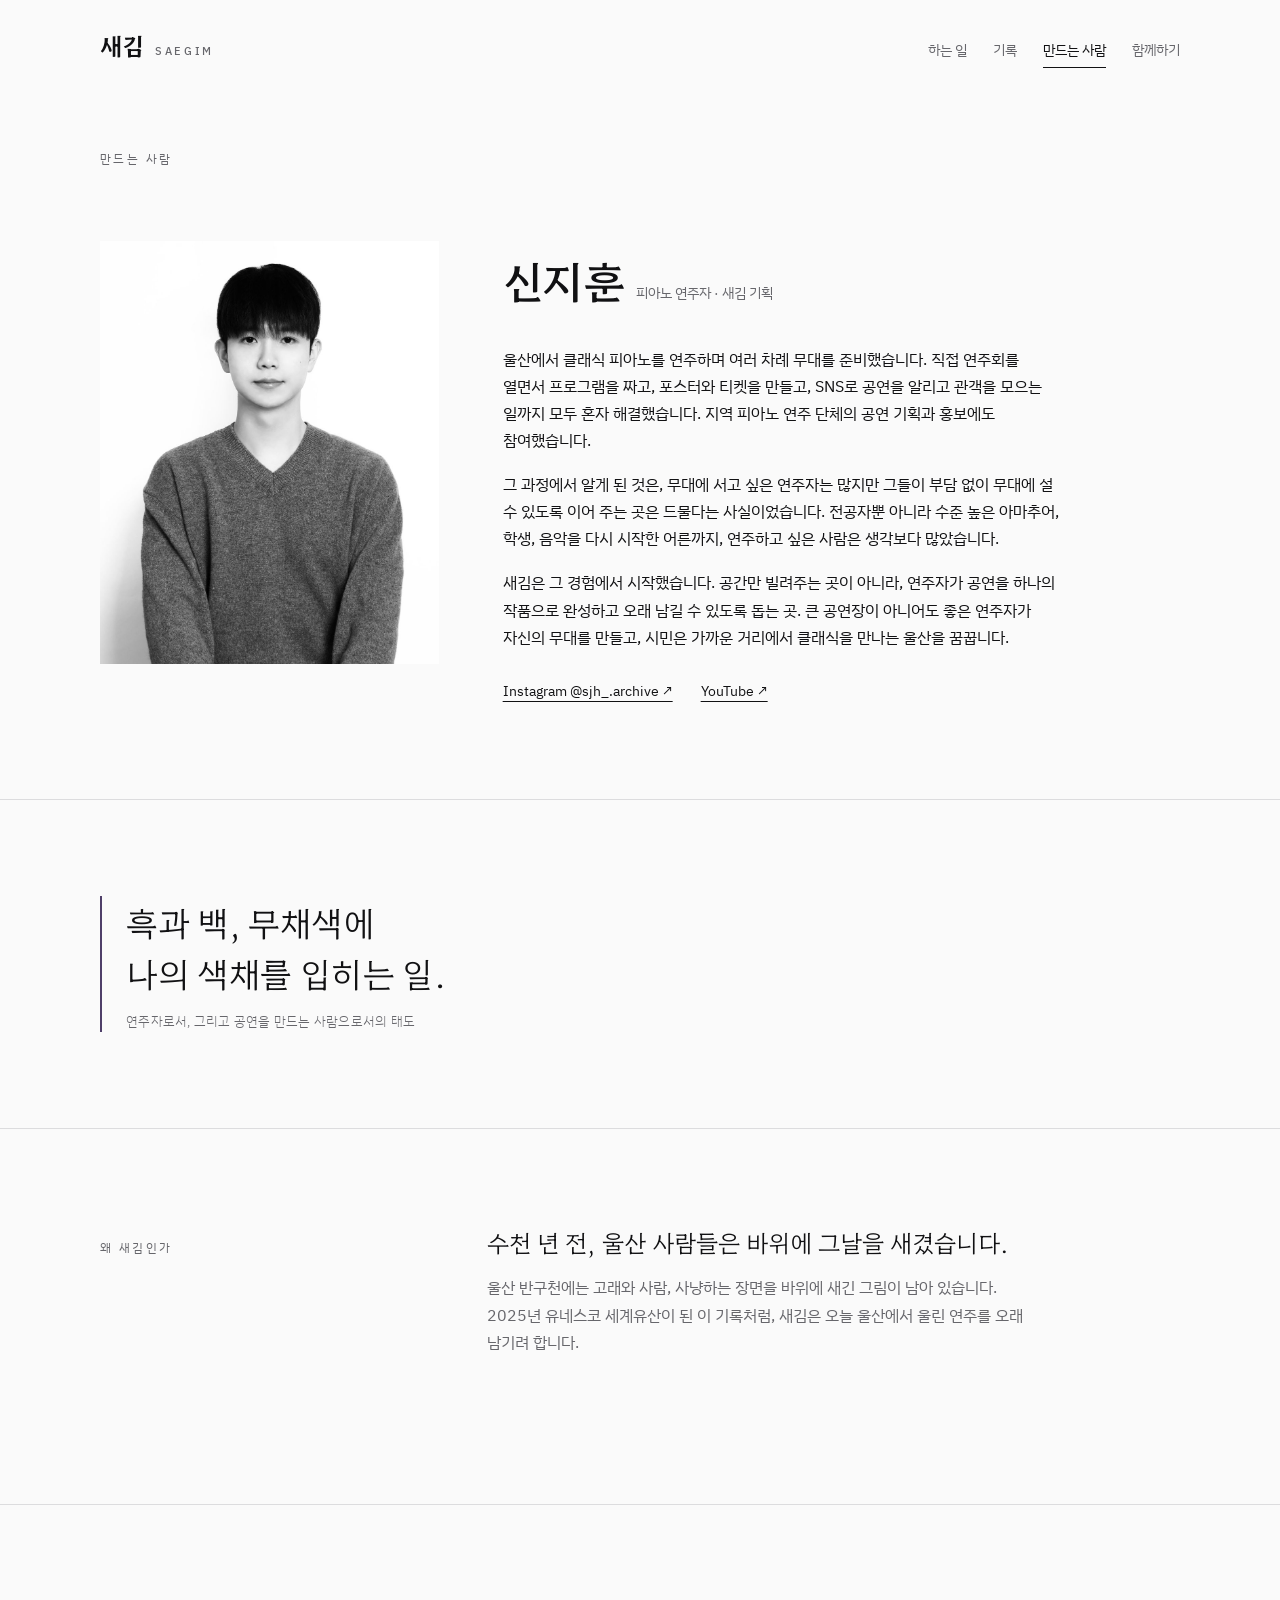
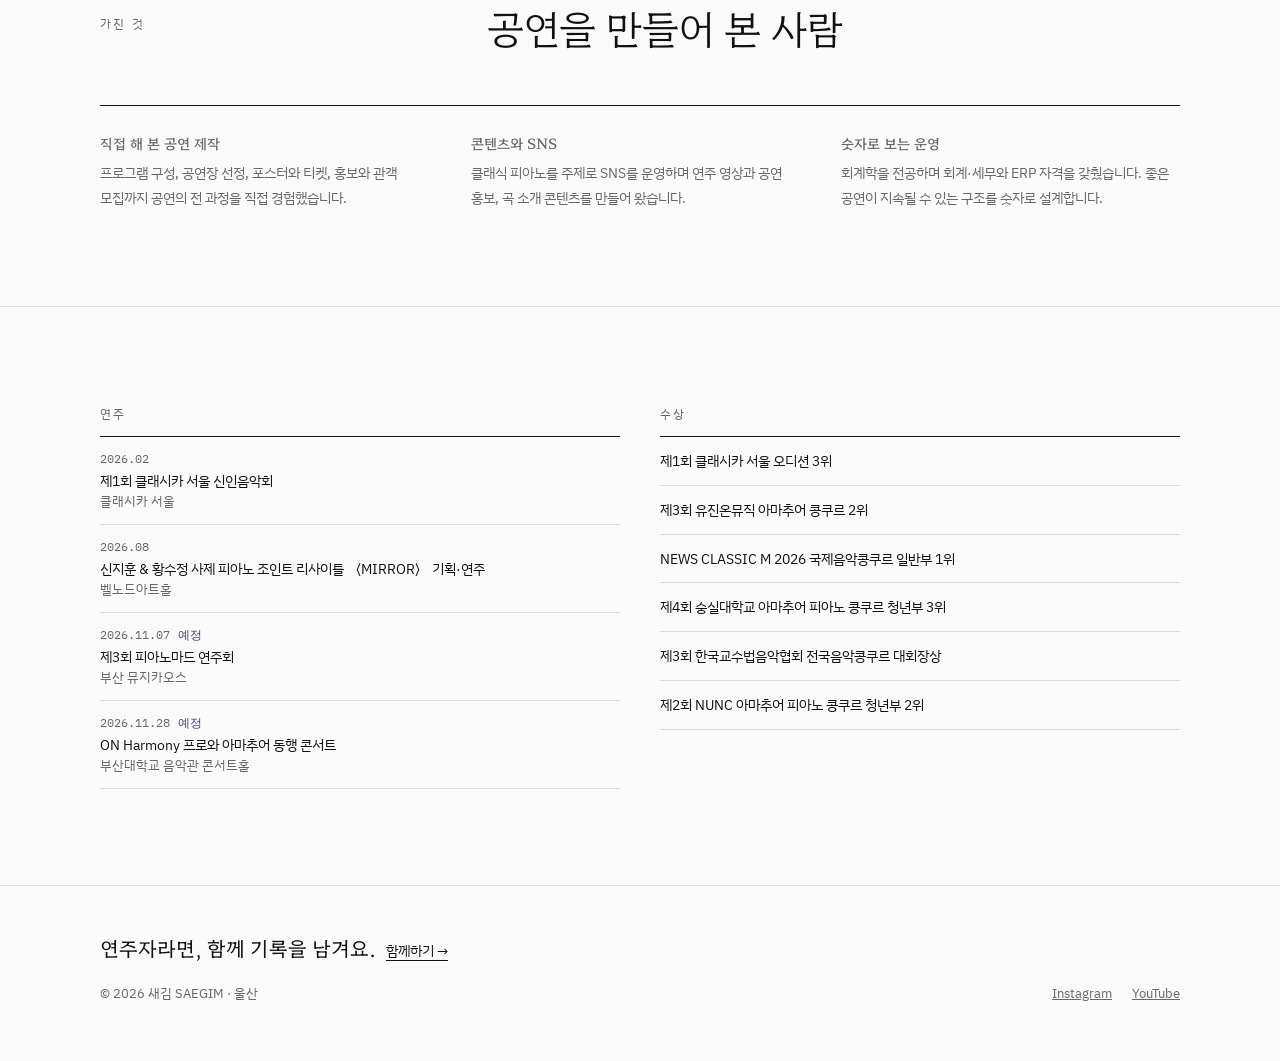
==== about.html @ 1ca5a5d0 "홈페이지를 여섯 페이지로 나누기 - 하는 일, 기록, 만드는 사람, 함께하기를 각각의 페이지로 분리 - 기록 No. 000 〈MIRROR〉 상세 페이지 추가 (소개, 프로그램, 기" ====
<!doctype html>
<html lang="ko">
<head>
<meta charset="utf-8">
<meta name="viewport" content="width=device-width, initial-scale=1, viewport-fit=cover">
<title>만드는 사람 · 새김</title>
<meta name="description" content="피아노 연주자 신지훈. 무대에 서고, 공연을 직접 만들어 온 경험에서 새김을 시작했습니다.">
<meta property="og:type" content="website">
<meta property="og:site_name" content="새김 SAEGIM">
<meta property="og:title" content="만드는 사람 · 새김">
<meta property="og:description" content="피아노 연주자 신지훈. 무대에 서고, 공연을 직접 만들어 온 경험에서 새김을 시작했습니다.">
<meta property="og:image" content="https://chromatic01.github.io/saegim/img/portrait.jpg">
<meta property="og:url" content="https://chromatic01.github.io/saegim/about.html">
<meta name="theme-color" content="#fafafa">
<link rel="icon" href="data:image/svg+xml,%3Csvg xmlns='http://www.w3.org/2000/svg' viewBox='0 0 64 64'%3E%3Crect width='64' height='64' fill='%23111113'/%3E%3Crect x='40' y='40' width='12' height='12' fill='%234f3f69'/%3E%3C/svg%3E">
<link rel="preconnect" href="https://fonts.googleapis.com">
<link rel="preconnect" href="https://fonts.gstatic.com" crossorigin>
<link rel="stylesheet" href="https://fonts.googleapis.com/css2?family=Hahmlet:wght@300;500;600&family=IBM+Plex+Mono:wght@400;500&family=IBM+Plex+Sans+KR:wght@400;500;600&display=swap">
<link rel="stylesheet" href="assets/style.css">
</head>
<body>
<header class="head">
  <div class="wrap">
    <a class="mark" href="index.html">새김 <small>SAEGIM</small></a>
    <nav class="nav" aria-label="메뉴"><a href="work.html">하는 일</a><a href="archive.html">기록</a><a href="about.html" aria-current="page">만드는 사람</a><a href="join.html">함께하기</a></nav>
  </div>
</header>
<main>

<section class="page-head">
  <div class="wrap"><p class="eyebrow">만드는 사람</p></div>
</section>
<section style="padding-bottom:96px">
  <div class="wrap founder">
    <img src="img/portrait.jpg" alt="신지훈 흑백 프로필 사진" width="1000" height="1249">
    <div>
      <h1 class="name">신지훈<small>피아노 연주자 · 새김 기획</small></h1>
      <div class="prose" style="margin-top:28px">
        <p>울산에서 클래식 피아노를 연주하며 여러 차례 무대를 준비했습니다. 직접 연주회를 열면서 프로그램을 짜고, 포스터와 티켓을 만들고, SNS로 공연을 알리고 관객을 모으는 일까지 모두 혼자 해결했습니다. 지역 피아노 연주 단체의 공연 기획과 홍보에도 참여했습니다.</p>
        <p>그 과정에서 알게 된 것은, 무대에 서고 싶은 연주자는 많지만 그들이 부담 없이 무대에 설 수 있도록 이어 주는 곳은 드물다는 사실이었습니다. 전공자뿐 아니라 수준 높은 아마추어, 학생, 음악을 다시 시작한 어른까지, 연주하고 싶은 사람은 생각보다 많았습니다.</p>
        <p>새김은 그 경험에서 시작했습니다. 공간만 빌려주는 곳이 아니라, 연주자가 공연을 하나의 작품으로 완성하고 오래 남길 수 있도록 돕는 곳. 큰 공연장이 아니어도 좋은 연주자가 자신의 무대를 만들고, 시민은 가까운 거리에서 클래식을 만나는 울산을 꿈꿉니다.</p>
      </div>
      <div class="links"><a class="link" href="https://www.instagram.com/sjh_.archive/" target="_blank" rel="noopener">Instagram @sjh_.archive ↗</a><a class="link" href="https://www.youtube.com/channel/UCacmF7i-XSiqGQyUx3JiGMw" target="_blank" rel="noopener">YouTube ↗</a></div>
    </div>
  </div>
</section>

<section class="sec">
  <div class="wrap">
    <blockquote class="quote">흑과 백, 무채색에<br>나의 색채를 입히는 일.<cite>연주자로서, 그리고 공연을 만드는 사람으로서의 태도</cite></blockquote>
  </div>
</section>

<section class="sec">
  <div class="wrap">
    <div class="sec-head"><p class="side">왜 새김인가</p>
      <div class="prose">
        <p class="h3" style="font-weight:300;font-size:24px">수천 년 전, 울산 사람들은 바위에 그날을 새겼습니다.</p>
        <p class="muted" style="margin-top:16px">울산 반구천에는 고래와 사람, 사냥하는 장면을 바위에 새긴 그림이 남아 있습니다. 2025년 유네스코 세계유산이 된 이 기록처럼, 새김은 오늘 울산에서 울린 연주를 오래 남기려 합니다.</p>
      </div>
    </div>
  </div>
</section>

<section class="sec">
  <div class="wrap">
    <div class="sec-head"><p class="side">가진 것</p><h2 class="h2">공연을 만들어 본 사람</h2></div>
    <ul class="strengths">
      <li><p class="h3">직접 해 본 공연 제작</p><p>프로그램 구성, 공연장 선정, 포스터와 티켓, 홍보와 관객 모집까지 공연의 전 과정을 직접 경험했습니다.</p></li>
      <li><p class="h3">콘텐츠와 SNS</p><p>클래식 피아노를 주제로 SNS를 운영하며 연주 영상과 공연 홍보, 곡 소개 콘텐츠를 만들어 왔습니다.</p></li>
      <li><p class="h3">숫자로 보는 운영</p><p>회계학을 전공하며 회계·세무와 ERP 자격을 갖췄습니다. 좋은 공연이 지속될 수 있는 구조를 숫자로 설계합니다.</p></li>
    </ul>
  </div>
</section>

<section class="sec">
  <div class="wrap">
    <div class="cv">
      <div>
        <h3>연주</h3>
        <ul>
          <li><span class="d">2026.02</span>제1회 클래시카 서울 신인음악회<span class="s">클래시카 서울</span></li>
          <li><span class="d">2026.08</span>신지훈 &amp; 황수정 사제 피아노 조인트 리사이틀 〈MIRROR〉 기획·연주<span class="s">벨노드아트홀</span></li>
          <li><span class="d">2026.11.07<span class="soon">예정</span></span>제3회 피아노마드 연주회<span class="s">부산 뮤지카오스</span></li>
          <li><span class="d">2026.11.28<span class="soon">예정</span></span>ON Harmony 프로와 아마추어 동행 콘서트<span class="s">부산대학교 음악관 콘서트홀</span></li>
        </ul>
      </div>
      <div>
        <h3>수상</h3>
        <ul>
          <li>제1회 클래시카 서울 오디션 3위</li>
          <li>제3회 유진온뮤직 아마추어 콩쿠르 2위</li>
          <li>NEWS CLASSIC M 2026 국제음악콩쿠르 일반부 1위</li>
          <li>제4회 숭실대학교 아마추어 피아노 콩쿠르 청년부 3위</li>
          <li>제3회 한국교수법음악협회 전국음악콩쿠르 대회장상</li>
          <li>제2회 NUNC 아마추어 피아노 콩쿠르 청년부 2위</li>
        </ul>
      </div>
    </div>
  </div>
</section>

</main>
<footer class="foot" style="background:var(--bg)">
  <div class="wrap">
    <p class="invite">연주자라면, 함께 기록을 남겨요.<a href="join.html">함께하기 →</a></p>
    <div class="foot-row"><span>© 2026 새김 SAEGIM · 울산</span><nav aria-label="외부 링크"><a href="https://www.instagram.com/sjh_.archive/" target="_blank" rel="noopener">Instagram</a><a href="https://www.youtube.com/channel/UCacmF7i-XSiqGQyUx3JiGMw" target="_blank" rel="noopener">YouTube</a></nav></div>
  </div>
</footer>
<script src="assets/site.js"></script>
</body>
</html>
---- assets/style.css ----
/* 새김 · 시안 A "흑과 백"
   흰 종이 위 검은 글씨, 기록은 검은 무대. 사진은 흑백으로 두고 보는 순간 색이 돌아온다.
   보라는 행동(신청·문의)에만. 의도적 단일(밝은) 테마. */
:root{
  color-scheme:light;
  --bg:#fafafa; --ink:#111113; --muted:#66666b; --line:#dcdcde; --soft:#f1f1f2;
  --stage:#0f0f11; --stage-ink:#ededee; --stage-muted:#8e8e94; --stage-line:#2c2c30;
  --violet:#4f3f69; --violet-ink:#3d3052;
  --serif:"Hahmlet","Noto Serif KR","AppleMyungjo",serif;
  --sans:"IBM Plex Sans KR","Apple SD Gothic Neo","Malgun Gothic",system-ui,sans-serif;
  --mono:"IBM Plex Mono",ui-monospace,Menlo,monospace;
}
*{box-sizing:border-box}
[hidden]{display:none!important}
html{scroll-behavior:smooth;-webkit-text-size-adjust:100%}
@media (prefers-reduced-motion:reduce){html{scroll-behavior:auto}}
body{margin:0;word-break:keep-all;overflow-wrap:break-word;background:var(--bg);color:var(--ink);font-family:var(--sans);font-size:15.5px;line-height:1.75;
  padding-top:env(safe-area-inset-top,0px);padding-bottom:env(safe-area-inset-bottom,0px)}
h1,h2,h3{margin:0;text-wrap:balance;font-weight:inherit}
p,ul,ol,figure,dl,dd,blockquote{margin:0}
ul,ol{padding:0;list-style:none}
img{display:block;max-width:100%;height:auto}
a{color:inherit}
:focus-visible{outline:2px solid var(--violet);outline-offset:3px}
.wrap{max-width:1120px;margin:0 auto;padding-left:max(20px,env(safe-area-inset-left,0px));padding-right:max(20px,env(safe-area-inset-right,0px))}
.narrow{max-width:760px}

/* 흑백 → 색 */
.mono{filter:grayscale(1);transition:filter .7s ease}
@media (hover:hover){.tint:hover .mono{filter:none}}
@media (hover:none){.mono.seen{filter:none}}
@media (prefers-reduced-motion:reduce){.mono{transition:none}}

/* 머리말 */
.head .wrap{display:flex;justify-content:space-between;align-items:baseline;gap:12px 24px;flex-wrap:wrap;padding-block:24px}
.mark{font-family:var(--serif);font-size:24px;font-weight:600;letter-spacing:.02em;display:flex;align-items:baseline;gap:10px;text-decoration:none}
.mark small{font-family:var(--sans);font-size:11px;letter-spacing:.24em;color:var(--muted);font-weight:500}
.nav{display:flex;gap:26px;font-size:14px}
.nav a{text-decoration:none;color:var(--muted);padding-block:4px;border-bottom:1px solid transparent}
.nav a:hover{color:var(--ink)}
.nav a[aria-current="page"]{color:var(--ink);border-bottom-color:var(--ink)}

/* 공통 글꼴 */
.eyebrow,.side{font-size:12px;letter-spacing:.2em;color:var(--muted)}
.h1{font-family:var(--serif);font-weight:300;font-size:clamp(36px,5.6vw,64px);line-height:1.22;letter-spacing:-.02em}
.h1 b{font-weight:600}
.h2{font-family:var(--serif);font-weight:300;font-size:clamp(28px,3.6vw,40px);line-height:1.3;letter-spacing:-.015em}
.h3{font-family:var(--serif);font-size:22px;font-weight:500;line-height:1.4}
.lead{color:var(--muted);max-width:32em;font-size:16.5px}
.muted{color:var(--muted)}
.small{font-size:13px}
.prose{max-width:36em}
.prose p+p{margin-top:1.1em}

/* 버튼 */
.cta{display:inline-flex;align-items:center;gap:14px;background:var(--violet);color:#fff;text-decoration:none;padding:15px 24px;font-size:14.5px;font-weight:500;letter-spacing:.02em}
.cta:hover{background:var(--violet-ink)}
.cta span{font-family:var(--mono);font-size:12px;opacity:.85}
.link{display:inline-flex;gap:10px;align-items:center;font-size:14px;text-underline-offset:5px}

/* 첫 화면 (홈) */
.hero .wrap{display:grid;grid-template-columns:minmax(0,1fr) minmax(0,1.05fr);gap:56px;align-items:end;padding-block:48px 96px}
.hero .h1{margin-top:22px}
.hero .lead{margin-top:26px}
.hero .cta{margin-top:36px}
.hero figure img{aspect-ratio:4/3.1;object-fit:cover;width:100%}
.cap{display:flex;justify-content:space-between;gap:12px;flex-wrap:wrap;margin-top:10px;font-size:12px;color:var(--muted)}

/* 하위 페이지 머리 */
.page-head .wrap{padding-block:56px 72px;display:grid;gap:22px}
.page-head .lead{max-width:36em}

/* 섹션 */
.sec{padding-block:96px;border-top:1px solid var(--line)}
.sec-head{display:grid;grid-template-columns:minmax(0,1fr) minmax(0,2fr);gap:40px;align-items:start;margin-bottom:52px}
.sec-head .side{padding-top:12px}
.sec-head .lead{margin-top:16px}

/* 홈 · 새김은 */
.intro{display:grid;grid-template-columns:minmax(0,1fr) minmax(0,2fr);gap:40px}
.intro .prose{font-size:17px;line-height:1.85}

/* 홈 · 입구 목록 */
.doors{border-top:1px solid var(--ink)}
.door{display:grid;grid-template-columns:200px minmax(0,1fr) auto;gap:32px;align-items:center;padding:22px 0;border-bottom:1px solid var(--line);text-decoration:none}
.door img{aspect-ratio:16/10;object-fit:cover;width:100%}
.door-t{font-family:var(--serif);font-size:24px;font-weight:500}
.door-d{color:var(--muted);font-size:14px;margin-top:4px}
.door-go{font-family:var(--mono);font-size:13px;color:var(--muted);transition:transform .3s}
.door:hover .door-go{transform:translateX(6px);color:var(--ink)}
@media (prefers-reduced-motion:reduce){.door-go{transition:none}}

/* 하는 일 · 서비스 */
.services{display:grid;gap:88px}
.service{display:grid;grid-template-columns:minmax(0,1fr) minmax(0,1.2fr);gap:56px;align-items:start}
.service:nth-child(even) figure{order:2}
.service figure img{aspect-ratio:4/3.2;object-fit:cover;width:100%}
.svc-n{display:flex;gap:14px;align-items:baseline;font-size:12px;letter-spacing:.14em;color:var(--muted);padding-bottom:12px;border-bottom:1px solid var(--ink)}
.svc-n b{font-family:var(--mono);font-weight:500;color:var(--ink);letter-spacing:.06em}
.service .h3{margin-top:18px;font-size:28px;font-weight:300}
.service > div > p{margin-top:12px;color:var(--muted)}
.ticks{margin-top:22px}
.ticks li{padding:11px 0 11px 22px;border-bottom:1px solid var(--line);position:relative;font-size:14.5px}
.ticks li::before{content:"";position:absolute;left:0;top:21px;width:10px;height:1px;background:var(--ink)}
.future{margin-top:18px;font-size:13px;color:var(--muted);padding:12px 14px;background:var(--soft)}

/* 하는 일 · 진행 흐름 */
.flow{display:grid;grid-template-columns:repeat(6,minmax(0,1fr));border-top:1px solid var(--ink)}
.flow li{padding:18px 18px 0 0;display:grid;gap:6px;align-content:start}
.flow li+li{padding-left:18px;border-left:1px solid var(--line)}
.flow-n{font-family:var(--mono);font-size:12px;color:var(--muted)}
.flow-t{font-family:var(--serif);font-size:19px;font-weight:500}
.flow-d{font-size:13px;color:var(--muted);line-height:1.6}

/* 하는 일 · 대상 */
.for{display:grid;grid-template-columns:repeat(2,minmax(0,1fr));gap:0 48px;border-top:1px solid var(--ink)}
.for li{padding:18px 0;border-bottom:1px solid var(--line);font-size:16px;font-family:var(--serif)}
.for li span{display:block;font-family:var(--sans);font-size:13px;color:var(--muted);margin-top:2px}

/* 자주 묻는 질문 */
.faq{border-top:1px solid var(--ink)}
.faq details{border-bottom:1px solid var(--line)}
.faq summary{cursor:pointer;list-style:none;display:flex;justify-content:space-between;gap:16px;padding:20px 0;font-family:var(--serif);font-size:18px}
.faq summary::-webkit-details-marker{display:none}
.faq summary::after{content:"+";font-family:var(--mono);color:var(--muted)}
.faq details[open] summary::after{content:"−"}
.faq details p{padding:0 0 22px;color:var(--muted);max-width:40em}

/* 마무리 띠 */
.closing{background:var(--soft)}
.closing .wrap{display:flex;justify-content:space-between;align-items:center;gap:24px;flex-wrap:wrap;padding-block:56px}

/* 기록 (검은 무대) */
.stage{background:var(--stage);color:var(--stage-ink)}
.stage .side,.stage .muted,.stage .lead,.stage .eyebrow{color:var(--stage-muted)}
.stage .sec-head{margin-bottom:52px}
.stage-pad{padding-block:104px}
.slots{display:grid;grid-template-columns:1.6fr 1fr 1fr;gap:24px;align-items:start}
.slot{text-decoration:none;display:block}
.slot img,.empty{aspect-ratio:16/10.5;width:100%;object-fit:cover}
.empty{border:1px dashed var(--stage-line);display:grid;place-items:center;font-family:var(--mono);font-size:12px;letter-spacing:.14em;color:var(--stage-muted)}
.slot-meta{margin-top:14px;font-family:var(--mono);font-size:11.5px;color:var(--stage-muted);letter-spacing:.06em}
.slot-t{font-family:var(--serif);font-size:18px;margin-top:6px;line-height:1.45}
.slot-s{font-size:12.5px;color:var(--stage-muted);margin-top:4px}
.slot-go{display:inline-block;margin-top:12px;font-size:13px;color:var(--stage-ink);text-decoration:underline;text-underline-offset:5px}
.stage .page-head .wrap{padding-block:56px 64px}

/* 기록 상세 */
.rec-head .wrap{padding-block:48px 56px;display:grid;gap:18px}
.rec-meta{font-family:var(--mono);font-size:12px;letter-spacing:.06em;color:var(--stage-muted)}
.rec-tag{display:flex;justify-content:space-between;gap:16px;flex-wrap:wrap;font-size:13px;color:var(--stage-muted);border-top:1px solid var(--stage-line);padding-top:16px;margin-top:8px}
.rec-hero img{width:100%;aspect-ratio:16/8;object-fit:cover}
.back{font-size:13px;text-decoration:none;color:var(--stage-muted)}
.back:hover{color:var(--stage-ink)}
.two-col{display:grid;grid-template-columns:minmax(0,1fr) minmax(0,2fr);gap:40px;align-items:start}
.letter p{font-family:var(--serif);font-size:17px;line-height:2;font-weight:300}
.letter p+p{margin-top:1.4em}
.program{display:grid;grid-template-columns:repeat(2,minmax(0,1fr));gap:40px}
.program h3{font-size:12px;letter-spacing:.2em;color:var(--muted);padding-bottom:12px;border-bottom:1px solid var(--ink)}
.program li{padding:14px 0;border-bottom:1px solid var(--line)}
.program .composer{font-family:var(--serif);font-size:18px;font-weight:500}
.program .work{display:block;font-size:14px;color:var(--muted)}
.info{display:grid;grid-template-columns:120px minmax(0,1fr);border-top:1px solid var(--ink)}
.info dt,.info dd{padding:13px 0;border-bottom:1px solid var(--line);font-size:14.5px}
.info dt{font-size:12px;letter-spacing:.14em;color:var(--muted);padding-top:15px}
.notes{display:grid;gap:0;border-top:1px solid var(--ink)}
.notes li{display:grid;grid-template-columns:200px minmax(0,1fr);gap:32px;padding:22px 0;border-bottom:1px solid var(--line)}
.notes h3{font-family:var(--serif);font-size:19px;font-weight:500}
.notes p{color:var(--muted)}
.gallery{display:grid;grid-template-columns:repeat(3,minmax(0,1fr));gap:16px}
.gallery figure img{width:100%;aspect-ratio:4/5;object-fit:cover}
.gallery figure.wide{grid-column:span 2}
.gallery figure.wide img{aspect-ratio:auto;height:100%;max-height:100%}
.gallery figcaption{font-size:12px;color:var(--muted);margin-top:8px}
.video-box{border:1px dashed var(--line);padding:32px;display:flex;justify-content:space-between;align-items:center;gap:20px;flex-wrap:wrap}

/* 만드는 사람 */
.founder{display:grid;grid-template-columns:minmax(0,.8fr) minmax(0,1.6fr);gap:64px;align-items:start}
.founder > img{aspect-ratio:4/5;object-fit:cover;width:100%}
.name{font-family:var(--serif);font-size:clamp(32px,4vw,44px);font-weight:500;letter-spacing:-.01em}
.name small{font-family:var(--sans);font-size:14px;color:var(--muted);font-weight:400;margin-left:12px;letter-spacing:0}
.quote{font-family:var(--serif);font-weight:300;font-size:clamp(24px,3.2vw,34px);line-height:1.5;letter-spacing:-.01em;padding-left:24px;border-left:2px solid var(--violet);max-width:20em}
.quote cite{display:block;font-family:var(--sans);font-style:normal;font-size:13px;color:var(--muted);margin-top:14px;letter-spacing:.02em}
.strengths{display:grid;grid-template-columns:repeat(3,minmax(0,1fr));gap:32px;border-top:1px solid var(--ink)}
.strengths li{padding-top:20px}
.strengths p{color:var(--muted);font-size:14px;margin-top:8px}
.cv{display:grid;grid-template-columns:repeat(2,minmax(0,1fr));gap:40px}
.cv h3{font-size:12px;letter-spacing:.2em;color:var(--muted);padding-bottom:12px;border-bottom:1px solid var(--ink)}
.cv li{padding:13px 0;border-bottom:1px solid var(--line);font-size:14px;line-height:1.55}
.cv .d{display:block;font-family:var(--mono);font-size:11.5px;color:var(--muted);margin-bottom:2px}
.cv .s{display:block;font-size:12.5px;color:var(--muted)}
.cv .soon{color:var(--violet);margin-left:8px}
.links{display:flex;gap:28px;flex-wrap:wrap;margin-top:28px}

/* 함께하기 */
.paths{display:grid;grid-template-columns:repeat(2,minmax(0,1fr));gap:0;border-top:1px solid var(--ink)}
.path{padding:40px 40px 48px 0;display:grid;gap:16px;align-content:start;justify-items:start}
.path+.path{padding-left:40px;padding-right:0;border-left:1px solid var(--line)}
.path p{color:var(--muted)}
.path ul{width:100%;border-top:1px solid var(--line)}
.path li{padding:10px 0;border-bottom:1px solid var(--line);font-size:14px}
.path .note{font-size:12.5px}

/* 꼬리말 */
.foot{border-top:1px solid var(--line)}
.foot .wrap{display:grid;gap:18px;padding-block:44px 56px}
.invite{font-family:var(--serif);font-size:20px}
.invite a{font-family:var(--sans);font-size:14px;margin-left:10px;text-underline-offset:4px}
.foot-row{display:flex;justify-content:space-between;gap:16px;flex-wrap:wrap;font-size:12.5px;color:var(--muted)}
.foot-row nav{display:flex;gap:20px}

@media (max-width:960px){
  .flow{grid-template-columns:repeat(3,minmax(0,1fr));row-gap:28px}
  .flow li:nth-child(4){padding-left:0;border-left:0}
}
@media (max-width:900px){
  .door{grid-template-columns:140px minmax(0,1fr) auto;gap:20px}
  .strengths{grid-template-columns:minmax(0,1fr);gap:0}
  .strengths li{padding:18px 0;border-bottom:1px solid var(--line)}
}
@media (max-width:720px){
  .head .wrap{padding-block:18px 14px}
  .nav{gap:18px;font-size:13.5px;width:100%;overflow-x:auto}
  .hero .wrap,.sec-head,.intro,.service,.founder,.two-col,.paths,.program,.cv,.for{grid-template-columns:minmax(0,1fr)}
  .hero .wrap{gap:36px;padding-block:24px 72px}
  .page-head .wrap{padding-block:32px 48px}
  .sec,.stage-pad{padding-block:72px}
  .sec-head,.intro,.two-col{gap:12px}
  .sec-head{margin-bottom:36px}
  .service{gap:24px}
  .service:nth-child(even) figure{order:0}
  .services{gap:64px}
  .flow{grid-template-columns:minmax(0,1fr)}
  .flow li,.flow li+li{padding:16px 0;border-left:0;border-bottom:1px solid var(--line)}
  .door{grid-template-columns:96px minmax(0,1fr);gap:16px}
  .door-go{display:none}
  .door-t{font-size:20px}
  .slots{grid-template-columns:minmax(0,1fr)}
  .founder{gap:32px}
  .founder > img{max-width:280px}
  .notes li{grid-template-columns:minmax(0,1fr);gap:6px}
  .gallery{grid-template-columns:repeat(2,minmax(0,1fr))}
  .gallery figure.wide{grid-column:span 2}
  .path,.path+.path{padding:32px 0;border-left:0}
  .path+.path{border-top:1px solid var(--line)}
  .info{grid-template-columns:96px minmax(0,1fr)}
  .invite a{display:inline-block;margin:6px 0 0}
}

/* 어두운 머리말 (기록 페이지) */
.head.stage .nav a{color:var(--stage-muted)}
.head.stage .nav a:hover,.head.stage .nav a[aria-current="page"]{color:var(--stage-ink);border-bottom-color:var(--stage-ink)}
.head.stage .mark small{color:var(--stage-muted)}
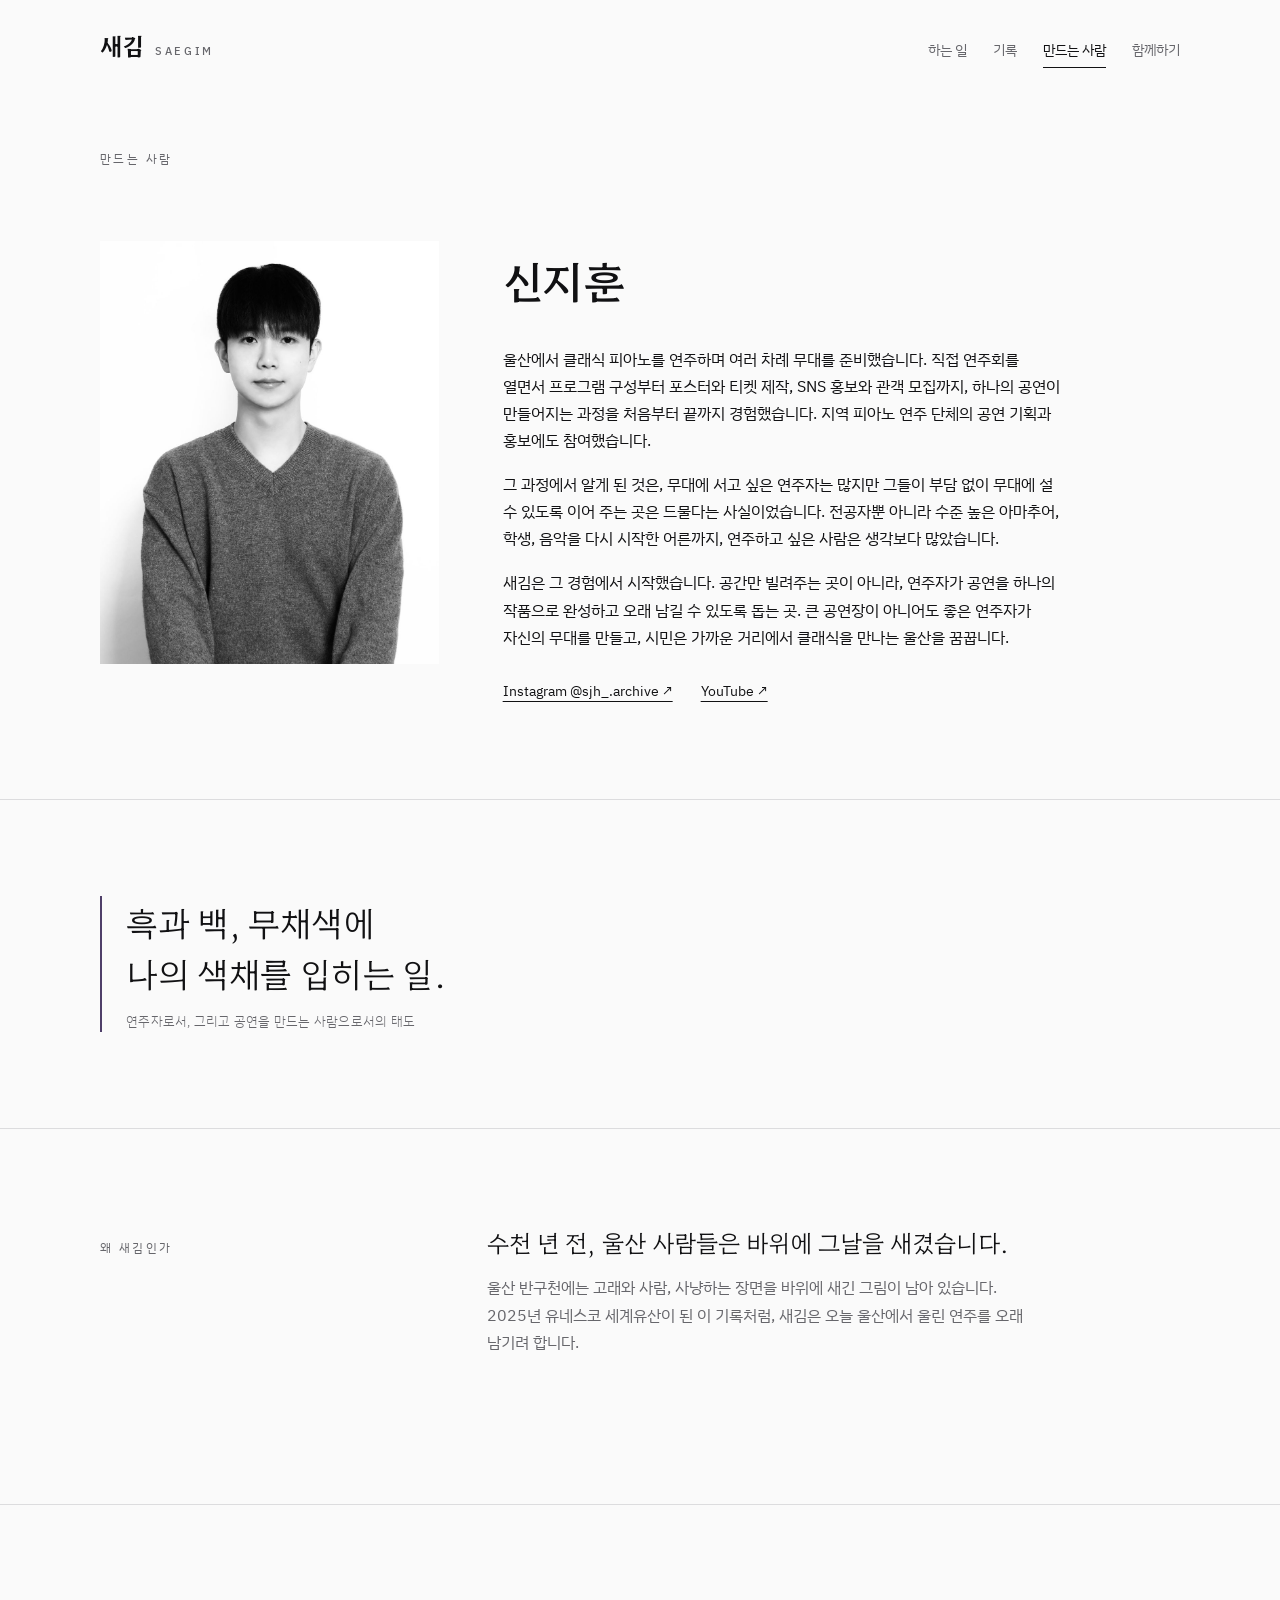
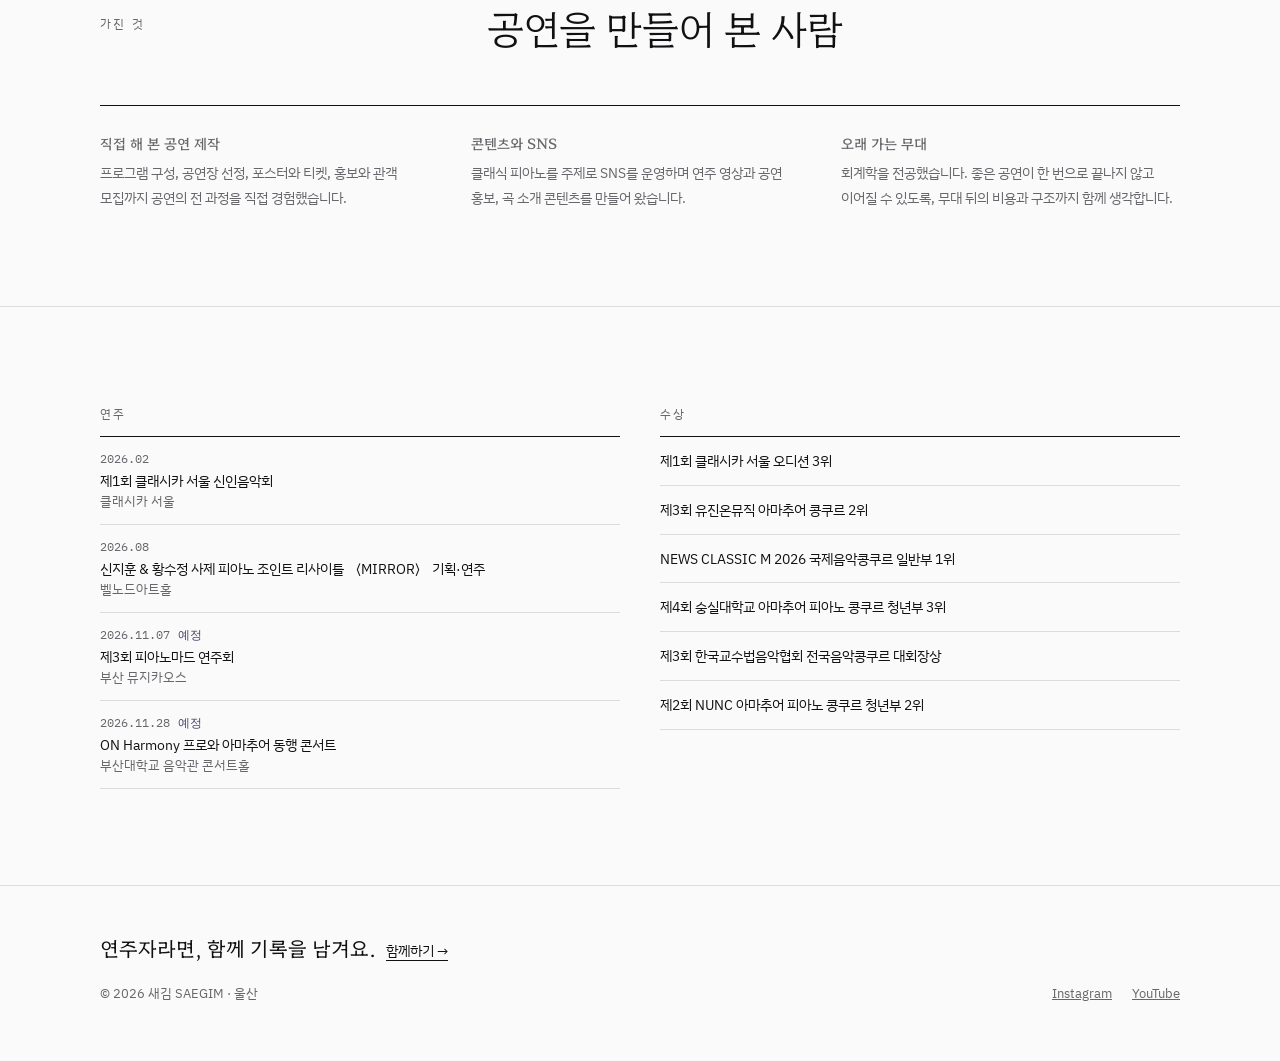
==== commit 13641268: "문구와 정렬 다듬기 - 홈 첫 화면의 작은 안내 글자와 사진 아래 공연 정보 제거 - 홈 소개글을 세 문단으로 나누고 줄바꿈 정리 - 하는 일의 MIRROR 14주 문구 제거 - " ====
--- a/about.html
+++ b/about.html
@@ -34,9 +34,9 @@
   <div class="wrap founder">
     <img src="img/portrait.jpg" alt="신지훈 흑백 프로필 사진" width="1000" height="1249">
     <div>
-      <h1 class="name">신지훈<small>피아노 연주자 · 새김 기획</small></h1>
+      <h1 class="name">신지훈</h1>
       <div class="prose" style="margin-top:28px">
-        <p>울산에서 클래식 피아노를 연주하며 여러 차례 무대를 준비했습니다. 직접 연주회를 열면서 프로그램을 짜고, 포스터와 티켓을 만들고, SNS로 공연을 알리고 관객을 모으는 일까지 모두 혼자 해결했습니다. 지역 피아노 연주 단체의 공연 기획과 홍보에도 참여했습니다.</p>
+        <p>울산에서 클래식 피아노를 연주하며 여러 차례 무대를 준비했습니다. 직접 연주회를 열면서 프로그램 구성부터 포스터와 티켓 제작, SNS 홍보와 관객 모집까지, 하나의 공연이 만들어지는 과정을 처음부터 끝까지 경험했습니다. 지역 피아노 연주 단체의 공연 기획과 홍보에도 참여했습니다.</p>
         <p>그 과정에서 알게 된 것은, 무대에 서고 싶은 연주자는 많지만 그들이 부담 없이 무대에 설 수 있도록 이어 주는 곳은 드물다는 사실이었습니다. 전공자뿐 아니라 수준 높은 아마추어, 학생, 음악을 다시 시작한 어른까지, 연주하고 싶은 사람은 생각보다 많았습니다.</p>
         <p>새김은 그 경험에서 시작했습니다. 공간만 빌려주는 곳이 아니라, 연주자가 공연을 하나의 작품으로 완성하고 오래 남길 수 있도록 돕는 곳. 큰 공연장이 아니어도 좋은 연주자가 자신의 무대를 만들고, 시민은 가까운 거리에서 클래식을 만나는 울산을 꿈꿉니다.</p>
       </div>
@@ -68,7 +68,7 @@
     <ul class="strengths">
       <li><p class="h3">직접 해 본 공연 제작</p><p>프로그램 구성, 공연장 선정, 포스터와 티켓, 홍보와 관객 모집까지 공연의 전 과정을 직접 경험했습니다.</p></li>
       <li><p class="h3">콘텐츠와 SNS</p><p>클래식 피아노를 주제로 SNS를 운영하며 연주 영상과 공연 홍보, 곡 소개 콘텐츠를 만들어 왔습니다.</p></li>
-      <li><p class="h3">숫자로 보는 운영</p><p>회계학을 전공하며 회계·세무와 ERP 자격을 갖췄습니다. 좋은 공연이 지속될 수 있는 구조를 숫자로 설계합니다.</p></li>
+      <li><p class="h3">오래 가는 무대</p><p>회계학을 전공했습니다. 좋은 공연이 한 번으로 끝나지 않고 이어질 수 있도록, 무대 뒤의 비용과 구조까지 함께 생각합니다.</p></li>
     </ul>
   </div>
 </section>
--- a/assets/style.css
+++ b/assets/style.css
@@ -251,3 +251,8 @@
 .head.stage .nav a{color:var(--stage-muted)}
 .head.stage .nav a:hover,.head.stage .nav a[aria-current="page"]{color:var(--stage-ink);border-bottom-color:var(--stage-ink)}
 .head.stage .mark small{color:var(--stage-muted)}
+
+/* 홈 · 새김은 (문단 정렬) */
+.statement{display:grid;gap:2em;max-width:34em;font-family:var(--serif);font-weight:300;font-size:clamp(18px,2vw,21px);line-height:1.95;letter-spacing:-.005em}
+.statement b{font-weight:500}
+@media (max-width:720px){.statement .br{display:none}.statement{gap:1.5em}}
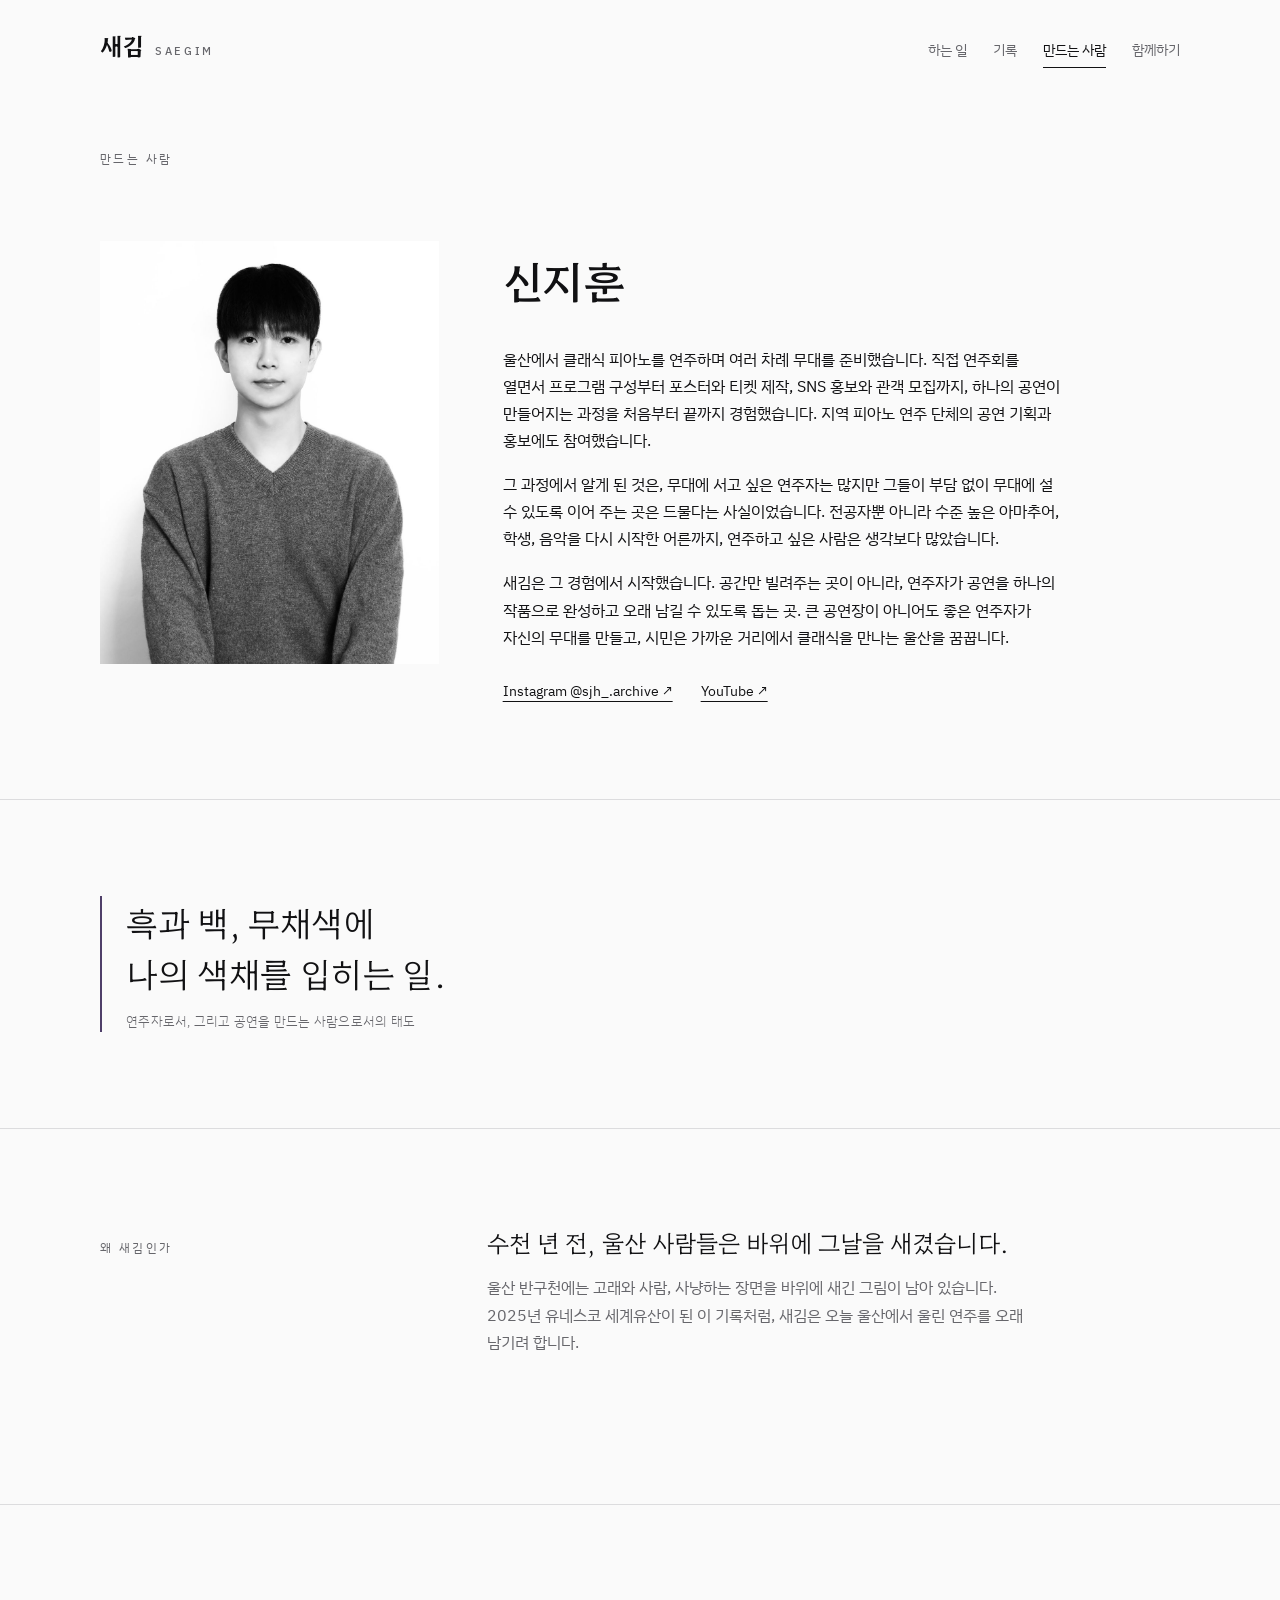
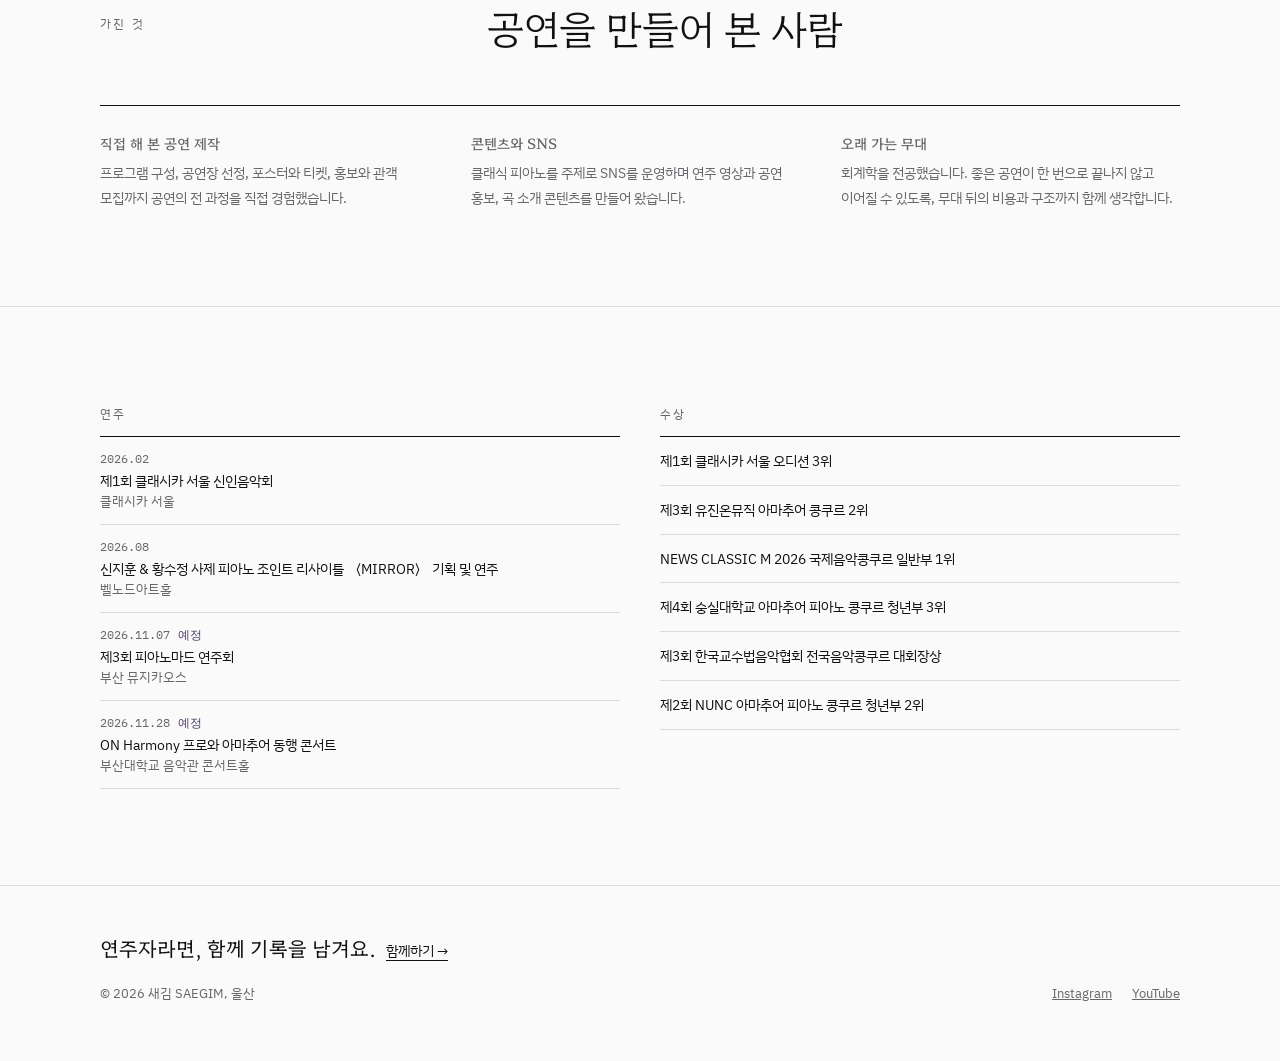
==== commit 256a33f1: "가운뎃점 걷어내기, 홈에 최근 기록 추가 - 사이트 전체의 가운뎃점(·)을 간격, 쉼표, '과·및'으로 바꿈 - 홈 아래 메뉴 목록을 최근 기록(No. 000 MIRROR, 메인 " ====
--- a/about.html
+++ b/about.html
@@ -3,11 +3,11 @@
 <head>
 <meta charset="utf-8">
 <meta name="viewport" content="width=device-width, initial-scale=1, viewport-fit=cover">
-<title>만드는 사람 · 새김</title>
+<title>만드는 사람 | 새김</title>
 <meta name="description" content="피아노 연주자 신지훈. 무대에 서고, 공연을 직접 만들어 온 경험에서 새김을 시작했습니다.">
 <meta property="og:type" content="website">
 <meta property="og:site_name" content="새김 SAEGIM">
-<meta property="og:title" content="만드는 사람 · 새김">
+<meta property="og:title" content="만드는 사람 | 새김">
 <meta property="og:description" content="피아노 연주자 신지훈. 무대에 서고, 공연을 직접 만들어 온 경험에서 새김을 시작했습니다.">
 <meta property="og:image" content="https://chromatic01.github.io/saegim/img/portrait.jpg">
 <meta property="og:url" content="https://chromatic01.github.io/saegim/about.html">
@@ -80,7 +80,7 @@
         <h3>연주</h3>
         <ul>
           <li><span class="d">2026.02</span>제1회 클래시카 서울 신인음악회<span class="s">클래시카 서울</span></li>
-          <li><span class="d">2026.08</span>신지훈 &amp; 황수정 사제 피아노 조인트 리사이틀 〈MIRROR〉 기획·연주<span class="s">벨노드아트홀</span></li>
+          <li><span class="d">2026.08</span>신지훈 &amp; 황수정 사제 피아노 조인트 리사이틀 〈MIRROR〉 기획 및 연주<span class="s">벨노드아트홀</span></li>
           <li><span class="d">2026.11.07<span class="soon">예정</span></span>제3회 피아노마드 연주회<span class="s">부산 뮤지카오스</span></li>
           <li><span class="d">2026.11.28<span class="soon">예정</span></span>ON Harmony 프로와 아마추어 동행 콘서트<span class="s">부산대학교 음악관 콘서트홀</span></li>
         </ul>
@@ -104,7 +104,7 @@
 <footer class="foot" style="background:var(--bg)">
   <div class="wrap">
     <p class="invite">연주자라면, 함께 기록을 남겨요.<a href="join.html">함께하기 →</a></p>
-    <div class="foot-row"><span>© 2026 새김 SAEGIM · 울산</span><nav aria-label="외부 링크"><a href="https://www.instagram.com/sjh_.archive/" target="_blank" rel="noopener">Instagram</a><a href="https://www.youtube.com/channel/UCacmF7i-XSiqGQyUx3JiGMw" target="_blank" rel="noopener">YouTube</a></nav></div>
+    <div class="foot-row"><span>© 2026 새김 SAEGIM, 울산</span><nav aria-label="외부 링크"><a href="https://www.instagram.com/sjh_.archive/" target="_blank" rel="noopener">Instagram</a><a href="https://www.youtube.com/channel/UCacmF7i-XSiqGQyUx3JiGMw" target="_blank" rel="noopener">YouTube</a></nav></div>
   </div>
 </footer>
 <script src="assets/site.js"></script>
--- a/assets/style.css
+++ b/assets/style.css
@@ -256,3 +256,24 @@
 .statement{display:grid;gap:2em;max-width:34em;font-family:var(--serif);font-weight:300;font-size:clamp(18px,2vw,21px);line-height:1.95;letter-spacing:-.005em}
 .statement b{font-weight:500}
 @media (max-width:720px){.statement .br{display:none}.statement{gap:1.5em}}
+
+/* 가운뎃점 대신 간격으로 나누는 정보 줄 */
+.rec-meta,.slot-meta,.feature-meta{display:flex;flex-wrap:wrap;gap:4px 20px}
+
+/* 홈 · 최근 기록 */
+.feature{padding-block:96px}
+.feature-card{display:grid;grid-template-columns:minmax(0,.8fr) minmax(0,1fr);gap:72px;align-items:center;text-decoration:none;color:inherit}
+.feature-card figure img{width:100%;aspect-ratio:1000/1418;object-fit:cover}
+.feature-text{display:grid;gap:14px;justify-items:start}
+.feature-text .eyebrow{color:var(--stage-muted)}
+.feature-no{font-family:var(--mono);font-size:13px;letter-spacing:.08em;color:var(--stage-muted);margin-top:10px}
+.feature-text .h2{font-size:clamp(34px,4.6vw,52px)}
+.feature-sub{font-family:var(--serif);font-weight:300;font-size:20px;line-height:1.6}
+.feature-meta{font-size:13px;color:var(--stage-muted)}
+.feature-go{margin-top:18px;font-size:14px;padding-bottom:4px;border-bottom:1px solid var(--stage-ink)}
+.feature-card:hover .feature-go{border-bottom-color:var(--violet)}
+@media (max-width:720px){
+  .feature{padding-block:64px}
+  .feature-card{grid-template-columns:minmax(0,1fr);gap:32px}
+  .feature-card figure{max-width:340px}
+}
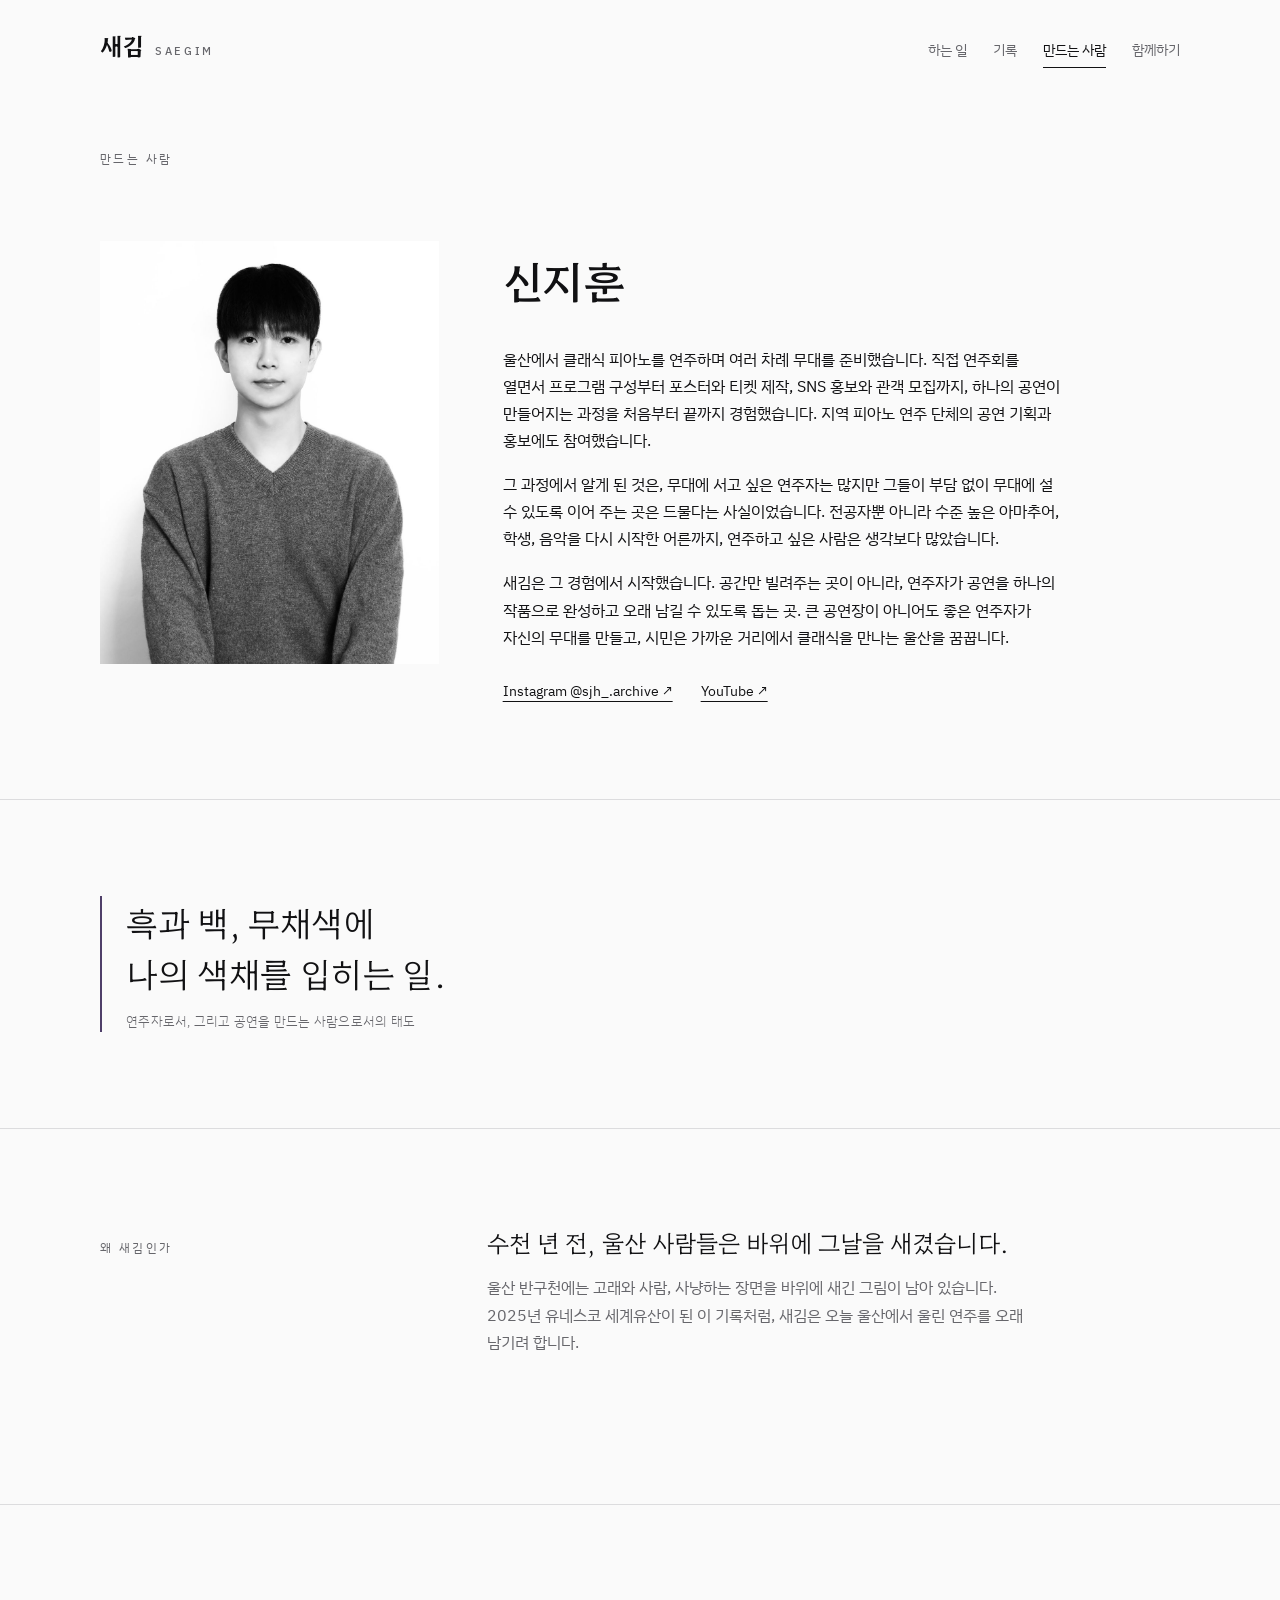
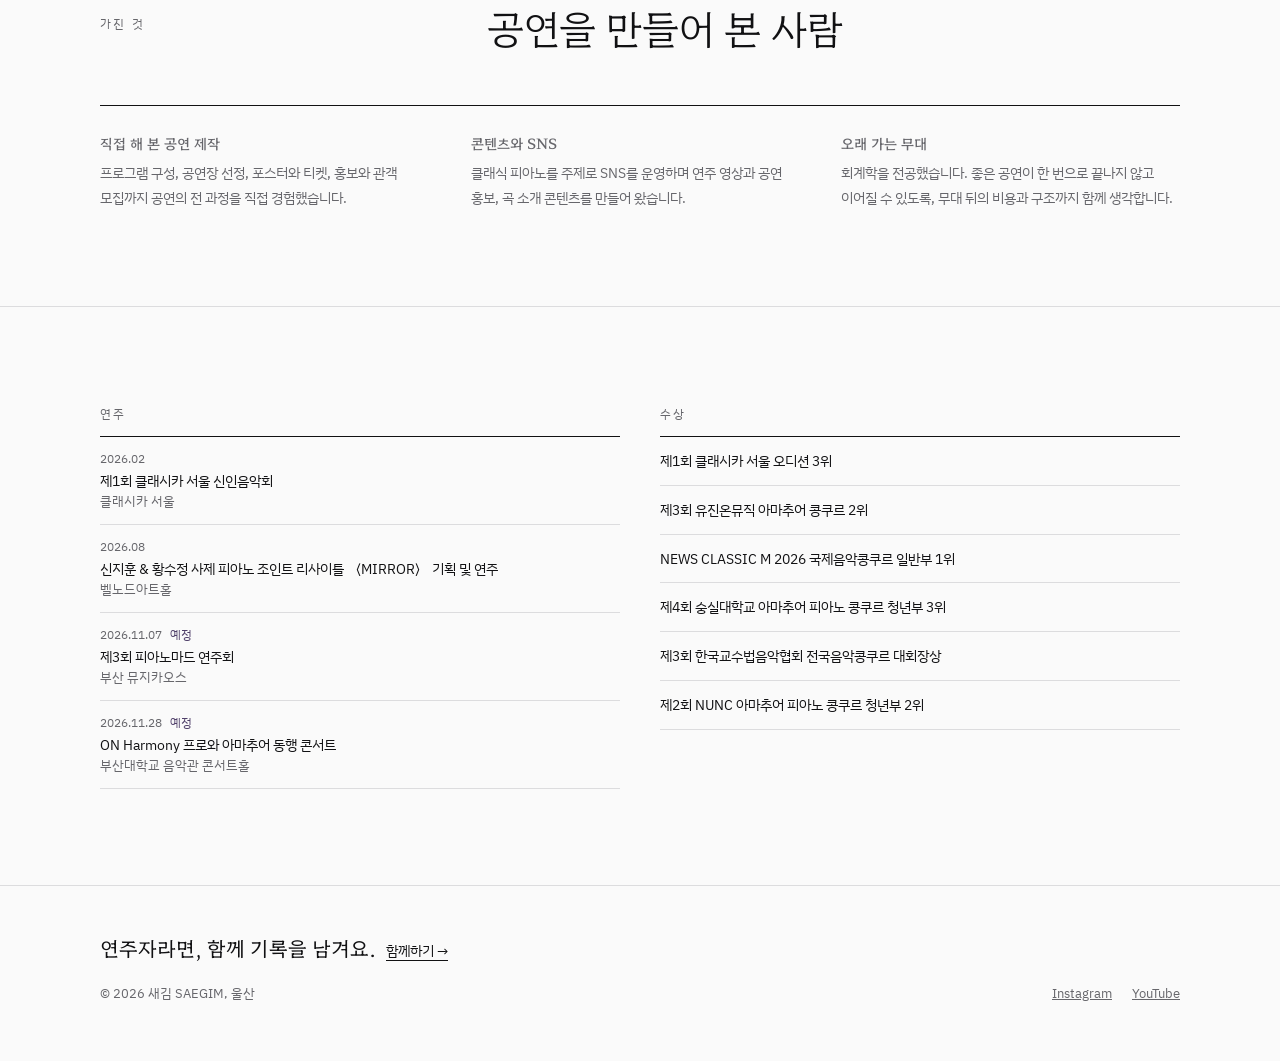
==== commit 44aef3d7: "기록 페이지를 흰 배경으로 통일하고 목록 디자인 변경 - 기록 목록과 MIRROR 상세 페이지를 다른 메뉴와 같은 흰 배경으로 - 빈 칸(No. 001, 002)과 점선 상자를 없" ====
--- a/about.html
+++ b/about.html
@@ -15,8 +15,8 @@
 <link rel="icon" href="data:image/svg+xml,%3Csvg xmlns='http://www.w3.org/2000/svg' viewBox='0 0 64 64'%3E%3Crect width='64' height='64' fill='%23111113'/%3E%3Crect x='40' y='40' width='12' height='12' fill='%234f3f69'/%3E%3C/svg%3E">
 <link rel="preconnect" href="https://fonts.googleapis.com">
 <link rel="preconnect" href="https://fonts.gstatic.com" crossorigin>
-<link rel="stylesheet" href="https://fonts.googleapis.com/css2?family=Hahmlet:wght@300;500;600&family=IBM+Plex+Mono:wght@400;500&family=IBM+Plex+Sans+KR:wght@400;500;600&display=swap">
-<link rel="stylesheet" href="assets/style.css">
+<link rel="stylesheet" href="https://fonts.googleapis.com/css2?family=Hahmlet:wght@300;500;600&family=IBM+Plex+Sans+KR:wght@400;500;600&display=swap">
+<link rel="stylesheet" href="assets/style.css?v=202610182047">
 </head>
 <body>
 <header class="head">
@@ -107,6 +107,6 @@
     <div class="foot-row"><span>© 2026 새김 SAEGIM, 울산</span><nav aria-label="외부 링크"><a href="https://www.instagram.com/sjh_.archive/" target="_blank" rel="noopener">Instagram</a><a href="https://www.youtube.com/channel/UCacmF7i-XSiqGQyUx3JiGMw" target="_blank" rel="noopener">YouTube</a></nav></div>
   </div>
 </footer>
-<script src="assets/site.js"></script>
+<script src="assets/site.js?v=202610182047"></script>
 </body>
 </html>
--- a/assets/style.css
+++ b/assets/style.css
@@ -8,7 +8,7 @@
   --violet:#4f3f69; --violet-ink:#3d3052;
   --serif:"Hahmlet","Noto Serif KR","AppleMyungjo",serif;
   --sans:"IBM Plex Sans KR","Apple SD Gothic Neo","Malgun Gothic",system-ui,sans-serif;
-  --mono:"IBM Plex Mono",ui-monospace,Menlo,monospace;
+  --mono:"IBM Plex Sans KR","Apple SD Gothic Neo","Malgun Gothic",system-ui,sans-serif; /* 숫자용: 0에 점 없는 글꼴 */
 }
 *{box-sizing:border-box}
 [hidden]{display:none!important}
@@ -277,3 +277,73 @@
   .feature-card{grid-template-columns:minmax(0,1fr);gap:32px}
   .feature-card figure{max-width:340px}
 }
+
+/* ───────── 홈 첫 화면: 색이 차오르는 무대 + 기록 번호 ───────── */
+.head.over{position:absolute;left:0;right:0;top:env(safe-area-inset-top,0px);z-index:6;color:#fff}
+.head.over .mark small{color:rgba(255,255,255,.62)}
+.head.over .nav a{color:rgba(255,255,255,.72)}
+.head.over .nav a:hover{color:#fff}
+
+.stage-hero{position:relative;height:100vh;height:100svh;min-height:560px;max-height:1100px;background:var(--stage);color:#fff;overflow:hidden;display:flex;flex-direction:column;justify-content:flex-end}
+.slides{position:absolute;inset:0}
+.slide{position:absolute;inset:0;margin:0;opacity:0;transition:opacity 1.4s ease}
+.slide.on{opacity:1}
+.slide img{position:absolute;inset:0;width:100%;height:100%;object-fit:cover;max-width:none}
+.slide .bw{filter:grayscale(1) brightness(.92)}
+.slide .col{--r:0%;-webkit-mask-image:radial-gradient(circle at var(--x,50%) var(--y,50%),#000 var(--r),transparent calc(var(--r) + 22%));mask-image:radial-gradient(circle at var(--x,50%) var(--y,50%),#000 var(--r),transparent calc(var(--r) + 22%))}
+.nomask .slide .col{-webkit-mask-image:none;mask-image:none;opacity:var(--o,0)}
+.slide.print img{object-fit:contain;object-position:100% 45%;padding:104px max(20px,calc((100vw - 1120px) / 2 + 20px)) 150px 50vw}
+.shade{position:absolute;inset:0;background:linear-gradient(to top,rgba(8,8,10,.82) 0%,rgba(8,8,10,.35) 38%,rgba(8,8,10,0) 62%),linear-gradient(to right,rgba(8,8,10,.55),rgba(8,8,10,0) 55%);pointer-events:none}
+.hero-copy{position:relative;z-index:2;display:grid;gap:22px;justify-items:start;padding-bottom:40px}
+.hero-copy .h1{color:#fff}
+.hero-copy .lead{color:rgba(255,255,255,.78);max-width:28em}
+.hero-bar{position:relative;z-index:2;display:flex;justify-content:space-between;align-items:flex-end;gap:16px 32px;flex-wrap:wrap;padding-bottom:max(32px,env(safe-area-inset-bottom,0px));border-top:1px solid rgba(255,255,255,.18);padding-top:18px}
+.hero-rec{display:flex;align-items:baseline;gap:6px 18px;flex-wrap:wrap;text-decoration:none;color:#fff}
+.hero-rec .no{font-family:var(--mono);font-size:13px;letter-spacing:.08em;display:inline-block}
+.hero-rec .no.flip{animation:flip .6s ease}
+@keyframes flip{from{opacity:0;transform:translateY(8px)}to{opacity:1;transform:none}}
+.hero-rec .t{font-family:var(--serif);font-size:18px}
+.hero-rec .scene{font-size:13px;color:rgba(255,255,255,.62)}
+.hero-rec .go{font-size:13px;color:rgba(255,255,255,.62);text-decoration:underline;text-underline-offset:4px}
+.hero-rec:hover .go{color:#fff}
+.hero-ctrl{display:flex;align-items:center;gap:16px}
+.ticks-row{display:flex;gap:6px;list-style:none;margin:0;padding:0}
+.ticks-row button{width:28px;height:20px;padding:0;border:0;background:transparent;cursor:pointer;position:relative}
+.ticks-row button::before{content:"";position:absolute;left:0;right:0;top:9px;height:2px;background:rgba(255,255,255,.28)}
+.ticks-row button i{position:absolute;left:0;top:9px;height:2px;width:0;background:#fff;display:block}
+.ticks-row button[aria-current="true"]::before{background:rgba(255,255,255,.4)}
+.pause{border:1px solid rgba(255,255,255,.4);background:transparent;color:#fff;font:inherit;font-size:12px;padding:5px 12px;cursor:pointer;min-width:58px}
+.pause:hover{border-color:#fff}
+@media (max-width:720px){
+  .stage-hero{min-height:600px}
+  .slide.print img{object-position:50% 0;padding:110px 24px 330px}
+  .hero-copy{padding-bottom:28px;gap:16px}
+  .hero-bar{flex-direction:column;align-items:flex-start}
+  .ticks-row button{width:20px}
+}
+.stage-hero > .wrap{width:100%}
+
+/* 숫자 정렬 */
+body{font-variant-numeric:tabular-nums}
+
+/* 기록 상세 머리 (흰 배경) */
+.rec-meta{color:var(--muted)}
+.rec-tag{color:var(--muted);border-top-color:var(--line)}
+.back{color:var(--muted)}
+.back:hover{color:var(--ink)}
+.rec-hero img{aspect-ratio:16/8}
+
+/* 기록 목록 */
+.records{border-top:1px solid var(--ink)}
+.records > li{border-bottom:1px solid var(--line)}
+.record{display:grid;grid-template-columns:minmax(0,1.35fr) minmax(0,1fr);gap:56px;align-items:center;padding:40px 0;text-decoration:none;color:inherit}
+.record figure img{width:100%;aspect-ratio:3/2;object-fit:cover}
+.record-text{display:grid;gap:10px;justify-items:start}
+.record-no{font-family:var(--serif);font-size:15px;letter-spacing:.06em;color:var(--muted)}
+.record-t{font-family:var(--serif);font-weight:300;font-size:clamp(32px,4vw,46px);line-height:1.2}
+.record-sub{font-family:var(--serif);font-size:18px;line-height:1.5}
+.record-info{display:grid;grid-template-columns:52px minmax(0,1fr);gap:4px 12px;margin-top:14px;font-size:14px}
+.record-info dt{color:var(--muted);font-size:12.5px;letter-spacing:.1em;padding-top:1px}
+.record-go{margin-top:18px;font-size:14px;padding-bottom:4px;border-bottom:1px solid var(--ink)}
+.record:hover .record-go{border-bottom-color:var(--violet);color:var(--violet)}
+@media (max-width:720px){.record{grid-template-columns:minmax(0,1fr);gap:24px;padding:28px 0}}
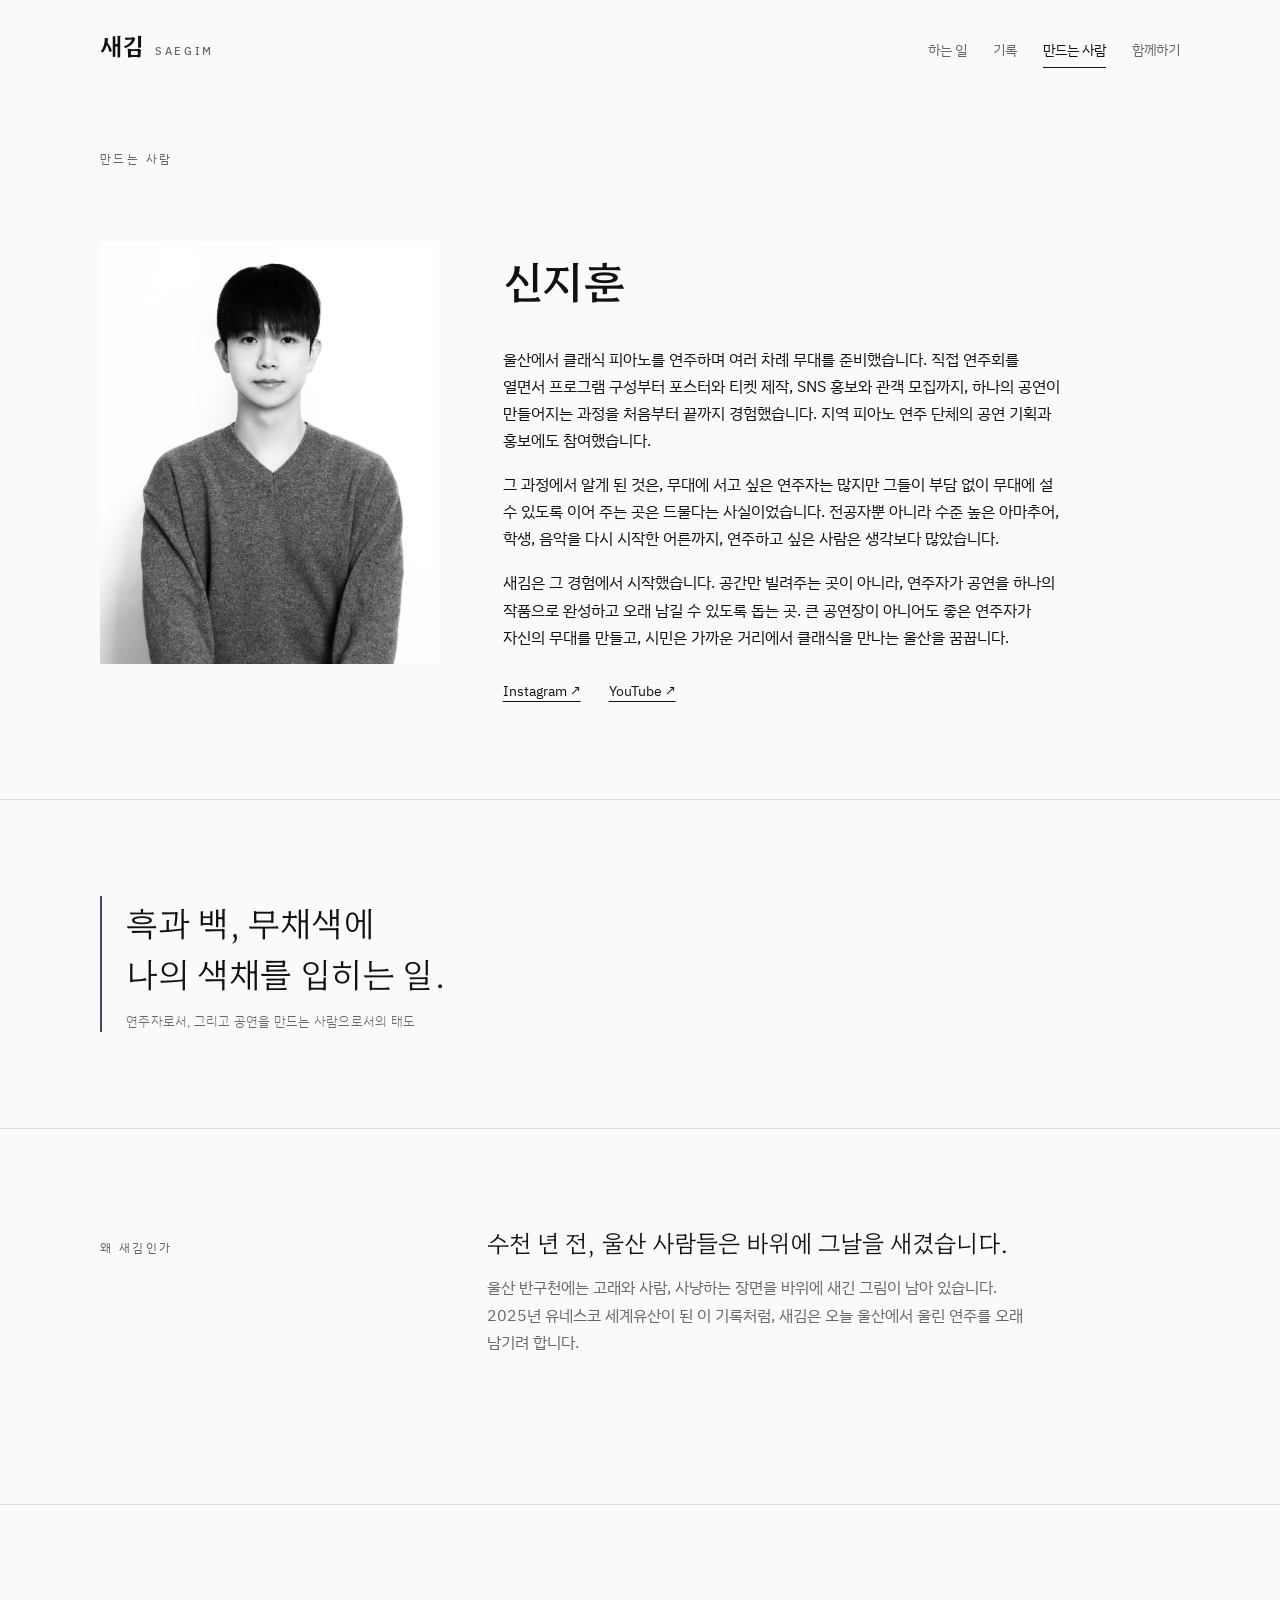
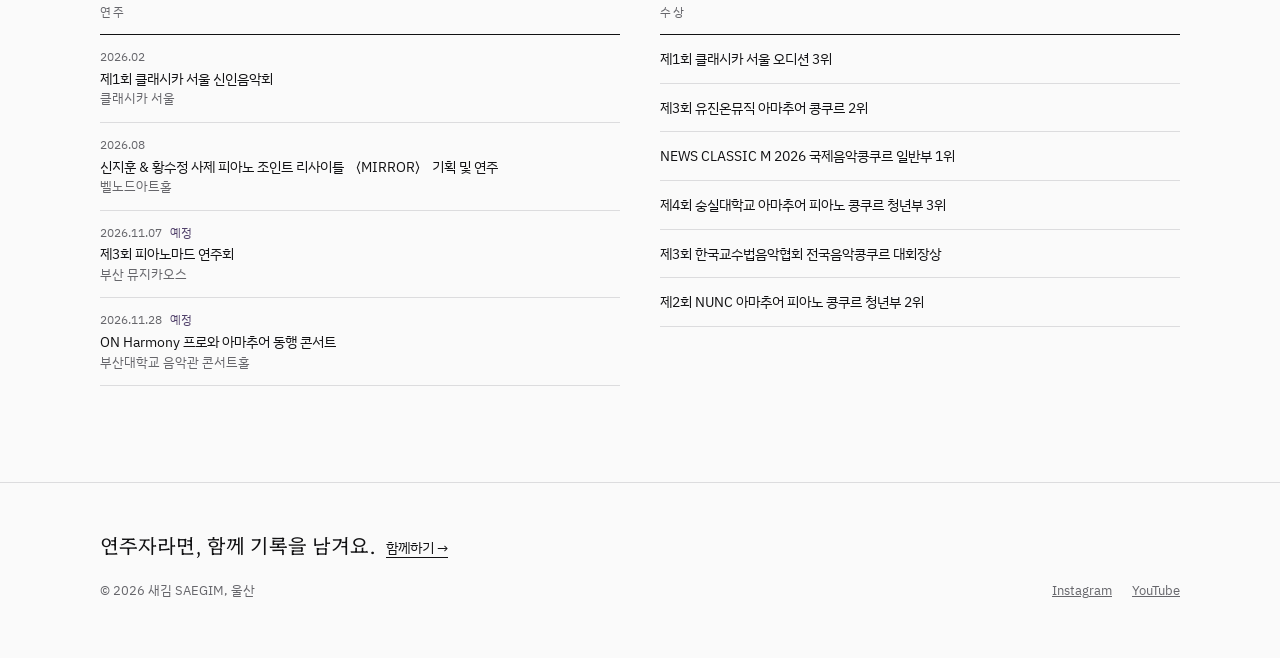
==== commit cdbc3532: "만드는 사람과 기록 상세 정리 - 인스타그램 링크에서 계정 이름 제거 - '가진 것' 항목 삭제 - MIRROR 사진 모음의 사진 설명 글씨 삭제  Co-Authored-By: C" ====
--- a/about.html
+++ b/about.html
@@ -16,7 +16,7 @@
 <link rel="preconnect" href="https://fonts.googleapis.com">
 <link rel="preconnect" href="https://fonts.gstatic.com" crossorigin>
 <link rel="stylesheet" href="https://fonts.googleapis.com/css2?family=Hahmlet:wght@300;500;600&family=IBM+Plex+Sans+KR:wght@400;500;600&display=swap">
-<link rel="stylesheet" href="assets/style.css?v=202610182047">
+<link rel="stylesheet" href="assets/style.css?v=202610182118">
 </head>
 <body>
 <header class="head">
@@ -40,7 +40,7 @@
         <p>그 과정에서 알게 된 것은, 무대에 서고 싶은 연주자는 많지만 그들이 부담 없이 무대에 설 수 있도록 이어 주는 곳은 드물다는 사실이었습니다. 전공자뿐 아니라 수준 높은 아마추어, 학생, 음악을 다시 시작한 어른까지, 연주하고 싶은 사람은 생각보다 많았습니다.</p>
         <p>새김은 그 경험에서 시작했습니다. 공간만 빌려주는 곳이 아니라, 연주자가 공연을 하나의 작품으로 완성하고 오래 남길 수 있도록 돕는 곳. 큰 공연장이 아니어도 좋은 연주자가 자신의 무대를 만들고, 시민은 가까운 거리에서 클래식을 만나는 울산을 꿈꿉니다.</p>
       </div>
-      <div class="links"><a class="link" href="https://www.instagram.com/sjh_.archive/" target="_blank" rel="noopener">Instagram @sjh_.archive ↗</a><a class="link" href="https://www.youtube.com/channel/UCacmF7i-XSiqGQyUx3JiGMw" target="_blank" rel="noopener">YouTube ↗</a></div>
+      <div class="links"><a class="link" href="https://www.instagram.com/sjh_.archive/" target="_blank" rel="noopener">Instagram ↗</a><a class="link" href="https://www.youtube.com/channel/UCacmF7i-XSiqGQyUx3JiGMw" target="_blank" rel="noopener">YouTube ↗</a></div>
     </div>
   </div>
 </section>
@@ -59,17 +59,6 @@
         <p class="muted" style="margin-top:16px">울산 반구천에는 고래와 사람, 사냥하는 장면을 바위에 새긴 그림이 남아 있습니다. 2025년 유네스코 세계유산이 된 이 기록처럼, 새김은 오늘 울산에서 울린 연주를 오래 남기려 합니다.</p>
       </div>
     </div>
-  </div>
-</section>
-
-<section class="sec">
-  <div class="wrap">
-    <div class="sec-head"><p class="side">가진 것</p><h2 class="h2">공연을 만들어 본 사람</h2></div>
-    <ul class="strengths">
-      <li><p class="h3">직접 해 본 공연 제작</p><p>프로그램 구성, 공연장 선정, 포스터와 티켓, 홍보와 관객 모집까지 공연의 전 과정을 직접 경험했습니다.</p></li>
-      <li><p class="h3">콘텐츠와 SNS</p><p>클래식 피아노를 주제로 SNS를 운영하며 연주 영상과 공연 홍보, 곡 소개 콘텐츠를 만들어 왔습니다.</p></li>
-      <li><p class="h3">오래 가는 무대</p><p>회계학을 전공했습니다. 좋은 공연이 한 번으로 끝나지 않고 이어질 수 있도록, 무대 뒤의 비용과 구조까지 함께 생각합니다.</p></li>
-    </ul>
   </div>
 </section>
 
@@ -107,6 +96,6 @@
     <div class="foot-row"><span>© 2026 새김 SAEGIM, 울산</span><nav aria-label="외부 링크"><a href="https://www.instagram.com/sjh_.archive/" target="_blank" rel="noopener">Instagram</a><a href="https://www.youtube.com/channel/UCacmF7i-XSiqGQyUx3JiGMw" target="_blank" rel="noopener">YouTube</a></nav></div>
   </div>
 </footer>
-<script src="assets/site.js?v=202610182047"></script>
+<script src="assets/site.js?v=202610182118"></script>
 </body>
 </html>
